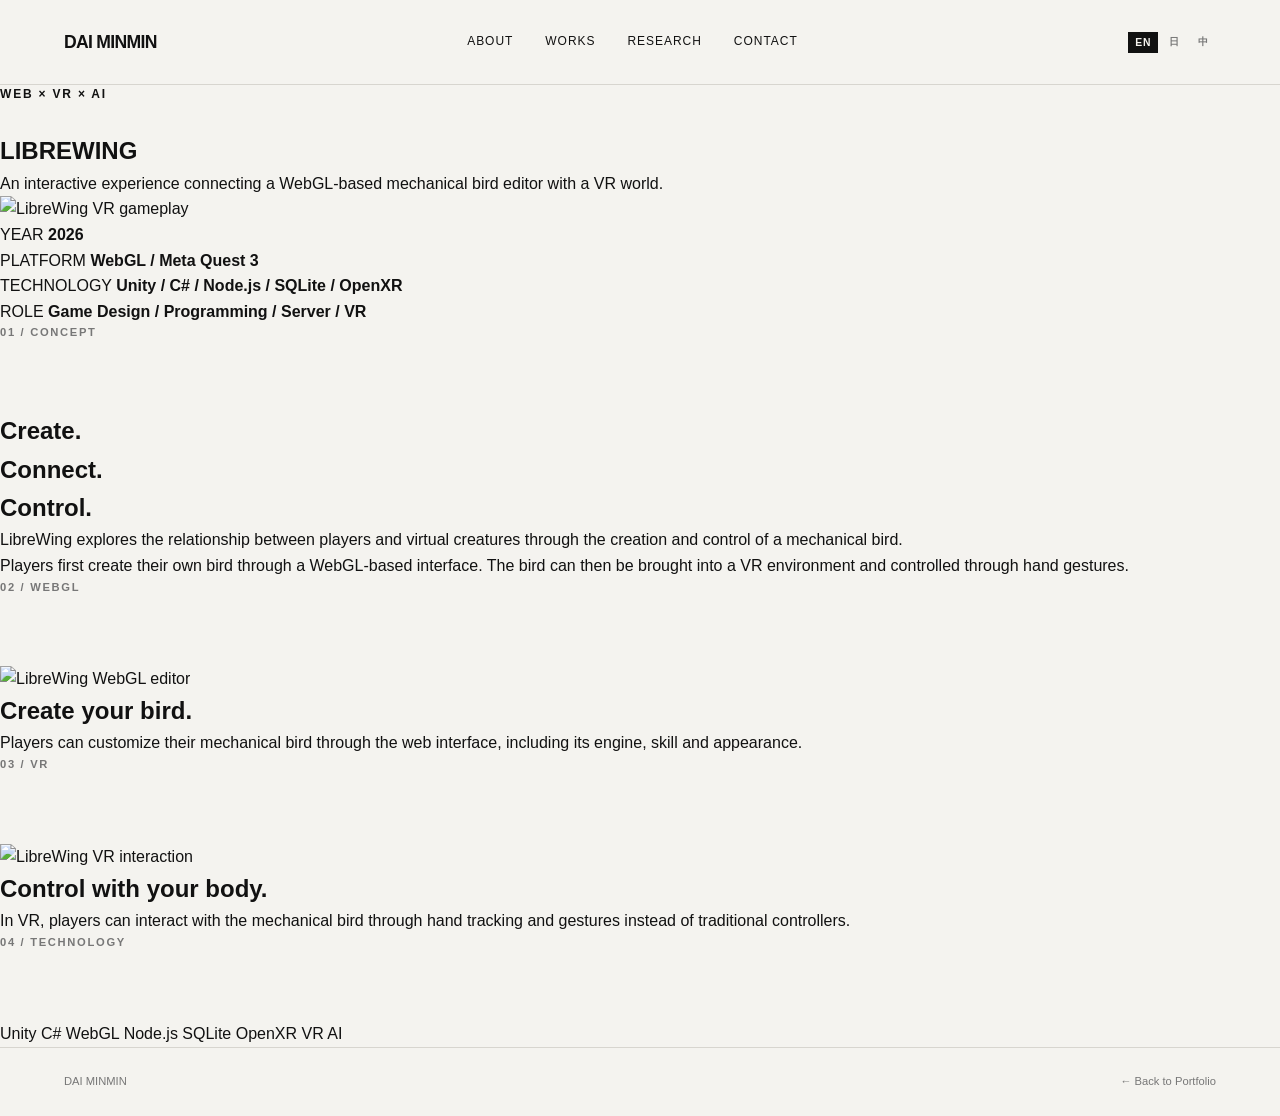
==== projects/librewing.html @ 9734261c "Create librewing.html" ====
<!DOCTYPE html>
<html lang="en">

<head>

    <meta charset="UTF-8">

    <meta name="viewport"
          content="width=device-width, initial-scale=1.0">

    <title>LibreWing — DAI MINMIN</title>

    <link rel="stylesheet"
          href="../style.css">

</head>


<body>


<header class="navbar">

    <a href="../index.html"
       class="nav-logo">

        DAI MINMIN

    </a>


    <nav class="nav-center">

        <a href="../index.html#about">
            About
        </a>

        <a href="../index.html#work">
            Works
        </a>

        <a href="../index.html#research">
            Research
        </a>

        <a href="../index.html#contact">
            Contact
        </a>

    </nav>


    <div class="language-switcher">

        <button class="language-button active">
            EN
        </button>

        <button class="language-button">
            日
        </button>

        <button class="language-button">
            中
        </button>

    </div>

</header>



<main>


    <!-- =========================
         PROJECT HERO
    ========================== -->

    <section class="project-detail-hero">

        <p class="eyebrow">
            WEB × VR × AI
        </p>


        <h1>
            LIBREWING
        </h1>


        <p class="project-detail-intro">

            An interactive experience connecting
            a WebGL-based mechanical bird editor
            with a VR world.

        </p>

    </section>



    <!-- =========================
         MAIN IMAGE
    ========================== -->

    <section class="project-detail-image">

        <img
            src="../images/librewing-hero.jpg"
            alt="LibreWing VR gameplay"
        >

    </section>



    <!-- =========================
         PROJECT INFO
    ========================== -->

    <section class="project-detail-section">


        <div class="project-meta">

            <div>

                <span>YEAR</span>

                <strong>2026</strong>

            </div>


            <div>

                <span>PLATFORM</span>

                <strong>
                    WebGL / Meta Quest 3
                </strong>

            </div>


            <div>

                <span>TECHNOLOGY</span>

                <strong>
                    Unity / C# / Node.js / SQLite / OpenXR
                </strong>

            </div>


            <div>

                <span>ROLE</span>

                <strong>
                    Game Design / Programming / Server / VR
                </strong>

            </div>

        </div>


    </section>



    <!-- =========================
         CONCEPT
    ========================== -->

    <section class="project-detail-section">


        <div class="detail-grid">

            <div>

                <p class="section-label">
                    01 / CONCEPT
                </p>

            </div>


            <div>

                <h2>
                    Create.<br>
                    Connect.<br>
                    Control.
                </h2>


                <p class="detail-text">

                    LibreWing explores the relationship
                    between players and virtual creatures
                    through the creation and control of a
                    mechanical bird.

                </p>


                <p class="detail-text">

                    Players first create their own bird
                    through a WebGL-based interface.
                    The bird can then be brought into
                    a VR environment and controlled
                    through hand gestures.

                </p>

            </div>

        </div>

    </section>



    <!-- =========================
         WEBGL
    ========================== -->

    <section class="project-detail-section">


        <div class="detail-grid">


            <div>

                <p class="section-label">
                    02 / WEBGL
                </p>

            </div>


            <div>

                <img
                    src="../images/librewing-web.jpg"
                    alt="LibreWing WebGL editor"
                    class="detail-image"
                >


                <h2 class="detail-heading">
                    Create your bird.
                </h2>


                <p class="detail-text">

                    Players can customize their mechanical
                    bird through the web interface, including
                    its engine, skill and appearance.

                </p>

            </div>

        </div>

    </section>



    <!-- =========================
         VR
    ========================== -->

    <section class="project-detail-section">


        <div class="detail-grid">


            <div>

                <p class="section-label">
                    03 / VR
                </p>

            </div>


            <div>

                <img
                    src="../images/librewing-vr.jpg"
                    alt="LibreWing VR interaction"
                    class="detail-image"
                >


                <h2 class="detail-heading">
                    Control with your body.
                </h2>


                <p class="detail-text">

                    In VR, players can interact with the
                    mechanical bird through hand tracking
                    and gestures instead of traditional
                    controllers.

                </p>

            </div>

        </div>

    </section>



    <!-- =========================
         TECHNOLOGY
    ========================== -->

    <section class="project-detail-section">


        <div class="detail-grid">


            <div>

                <p class="section-label">
                    04 / TECHNOLOGY
                </p>

            </div>


            <div>

                <div class="technology-list">

                    <span>Unity</span>

                    <span>C#</span>

                    <span>WebGL</span>

                    <span>Node.js</span>

                    <span>SQLite</span>

                    <span>OpenXR</span>

                    <span>VR</span>

                    <span>AI</span>

                </div>

            </div>

        </div>

    </section>


</main>



<footer>

    <div>
        DAI MINMIN
    </div>

    <a href="../index.html">
        ← Back to Portfolio
    </a>

</footer>


</body>

</html>
---- style.css ----
/* =========================================================
   GLOBAL
========================================================= */

:root {
    --background: #f4f3ef;
    --text: #111111;
    --muted: #777777;
    --line: #d7d5cf;
    --accent: #ff4d00;
    --white: #ffffff;
}

* {
    margin: 0;
    padding: 0;
    box-sizing: border-box;
}

html {
    scroll-behavior: smooth;
}

body {
    background: var(--background);
    color: var(--text);

    font-family:
        Arial,
        Helvetica,
        sans-serif;

    line-height: 1.6;
}

a {
    color: inherit;
    text-decoration: none;
}


/* =========================================================
   NAVIGATION
========================================================= */

.navbar {
    width: 100%;

    padding: 28px 5vw;

    display: grid;

   grid-template-columns: auto 1fr auto;

   align-items: center;

    border-bottom: 1px solid var(--line);
}

.nav-logo {
    font-size: 1.1rem;
    font-weight: 700;

    letter-spacing: -0.04em;

    white-space: nowrap;
}

.navbar nav {
    display: flex;

    justify-content: center;

    gap: 32px;
}

.navbar nav a {
    font-size: 0.75rem;
    text-transform: uppercase;

    letter-spacing: 0.08em;

    transition: opacity 0.2s ease;
}

.navbar nav a:hover {
    opacity: 0.45;
}

/* =========================================================
   LANGUAGE SWITCHER
========================================================= */

.language-switcher {
    display: flex;

    align-items: center;

    gap: 4px;

    margin-left: 20px;
}

.language-button {
    border: none;

    background: transparent;

    padding: 5px 7px;

    font-size: 0.65rem;

    font-weight: 700;

    letter-spacing: 0.08em;

    color: var(--muted);

    cursor: pointer;

    transition:
        color 0.2s ease,
        background 0.2s ease;
}

.language-button:hover {
    color: var(--text);
}

.language-button.active {
    color: var(--text);

    background: var(--text);

    color: var(--background);
}


/* =========================================================
   HERO
========================================================= */

.hero {
    min-height: 90vh;

    padding: 10vh 5vw;

    display: flex;
    align-items: center;
}

.hero-content {
    max-width: 1100px;
}

.eyebrow {
    margin-bottom: 28px;

    font-size: 0.75rem;

    letter-spacing: 0.15em;

    font-weight: 700;
}

.hero h1 {
    font-size: clamp(3rem, 7vw, 7.5rem);

    line-height: 0.98;

    letter-spacing: -0.065em;

    font-weight: 700;
}

.hero h1 span {
    color: var(--accent);
}

.hero-description {
    max-width: 520px;

    margin-top: 42px;

    font-size: 1.05rem;

    color: var(--muted);
}

.hero-button {
    display: inline-flex;

    gap: 20px;

    margin-top: 42px;

    padding-bottom: 7px;

    border-bottom: 1px solid var(--text);

    font-size: 0.85rem;

    text-transform: uppercase;

    letter-spacing: 0.08em;

    transition: gap 0.2s ease;
}

.hero-button:hover {
    gap: 30px;
}


/* =========================================================
   SECTIONS
========================================================= */

.section {
    padding: 130px 5vw;

    border-top: 1px solid var(--line);
}

.section-label {
    margin-bottom: 70px;

    font-size: 0.7rem;

    font-weight: 700;

    letter-spacing: 0.15em;

    color: var(--muted);
}


/* =========================================================
   ABOUT
========================================================= */

.about-grid {
    display: grid;

    grid-template-columns:
        minmax(250px, 1fr)
        minmax(300px, 1fr);

    gap: 8vw;
}

.about-grid h2 {
    font-size: clamp(2.5rem, 5vw, 5rem);

    line-height: 1;

    letter-spacing: -0.055em;
}

.about-text {
    max-width: 580px;

    font-size: 1.1rem;
}

.about-text p {
    margin-bottom: 28px;
}


/* =========================================================
   PROJECT
========================================================= */

.work-section {
    background: #111111;

    color: #ffffff;
}

.work-section .section-label {
    color: #888888;
}

.project {
    display: grid;

    grid-template-columns:
        1.35fr
        0.65fr;

    gap: 6vw;

    align-items: center;
}

.project-hero-image {
    display: block;

    width: 100%;

    aspect-ratio: 16 / 10;

    object-fit: cover;

    border: 1px solid #333333;

    transition:
        transform 0.5s ease,
        filter 0.5s ease;
}

.project-hero-image:hover {
    transform: scale(1.015);

    filter: brightness(1.08);
}

.image-placeholder {
    aspect-ratio: 16 / 10;

    background:
        linear-gradient(
            135deg,
            #202020,
            #090909
        );

    border: 1px solid #333333;

    display: flex;
    align-items: center;
    justify-content: center;
}

.image-placeholder span {
    color: #777777;

    font-size: 0.8rem;

    letter-spacing: 0.25em;
}

.project-number {
    color: #777777;

    font-size: 0.75rem;

    margin-bottom: 20px;
}

.project-info h2 {
    font-size: clamp(3rem, 6vw, 6rem);

    line-height: 0.9;

    letter-spacing: -0.06em;
}

.project-type {
    margin-top: 20px;

    color: var(--accent);

    font-size: 0.75rem;

    letter-spacing: 0.15em;

    font-weight: 700;
}

.project-description {
    margin-top: 35px;

    max-width: 430px;

    color: #aaaaaa;
}

.tags {
    display: flex;

    flex-wrap: wrap;

    gap: 8px;

    margin-top: 30px;
}

.tags span {
    border: 1px solid #444444;

    padding: 5px 10px;

    font-size: 0.7rem;

    color: #aaaaaa;
}


/* =========================================================
   RESEARCH
========================================================= */

.research-grid {
    display: grid;

    grid-template-columns:
        0.8fr
        1.2fr;

    gap: 8vw;
}

.research-title h2 {
    font-size: clamp(3rem, 6vw, 6rem);

    line-height: 0.9;

    letter-spacing: -0.06em;
}

.research-content {
    max-width: 650px;

    font-size: 1.05rem;
}

.research-content > p {
    margin-bottom: 25px;
}

.research-topics {
    margin-top: 60px;

    border-top: 1px solid var(--line);
}

.research-topics div {
    padding: 18px 0;

    border-bottom: 1px solid var(--line);

    display: flex;

    gap: 25px;
}

.research-topics strong {
    width: 35px;

    color: var(--accent);

    font-size: 0.75rem;
}


/* =========================================================
   INTERESTS
========================================================= */

.interests-section {
    background: #e7e5df;
}

.interest-list {
    border-top: 1px solid var(--text);
}

.interest-list div {
    display: grid;

    grid-template-columns: 80px 1fr;

    align-items: center;

    padding: 22px 0;

    border-bottom: 1px solid var(--text);

    transition:
        padding-left 0.25s ease,
        background 0.25s ease;
}

.interest-list div:hover {
    padding-left: 20px;
}

.interest-list span {
    font-size: 0.7rem;

    color: var(--muted);
}

.interest-list h3 {
    font-size: clamp(1.8rem, 3vw, 3rem);

    letter-spacing: -0.04em;
}


/* =========================================================
   CONTACT
========================================================= */

.contact-section {
    min-height: 70vh;

    display: flex;

    flex-direction: column;

    justify-content: space-between;
}

.contact-section h2 {
    font-size: clamp(3rem, 7vw, 7rem);

    line-height: 0.95;

    letter-spacing: -0.065em;
}

.contact-links {
    display: flex;

    gap: 35px;

    margin-top: 70px;
}

.contact-links a {
    padding-bottom: 6px;

    border-bottom: 1px solid var(--text);

    font-size: 0.8rem;

    text-transform: uppercase;

    letter-spacing: 0.1em;
}


/* =========================================================
   FOOTER
========================================================= */

footer {
    padding: 25px 5vw;

    border-top: 1px solid var(--line);

    display: flex;

    justify-content: space-between;

    font-size: 0.7rem;

    color: var(--muted);
}


/* =========================================================
   MOBILE
========================================================= */

@media (max-width: 800px) {

    .navbar {
        padding: 22px 6vw;
    }

    .navbar nav {
        gap: 15px;
    }

    .navbar nav a {
        font-size: 0.65rem;
    }

    .hero {
        min-height: 80vh;

        padding:
            8vh 6vw;
    }

    .hero h1 {
        font-size: clamp(2.8rem, 12vw, 5rem);
    }

    .section {
        padding:
            90px 6vw;
    }

    .about-grid,
    .project,
    .research-grid {
        grid-template-columns: 1fr;

        gap: 50px;
    }

    .project-info {
        order: 2;
    }

    .contact-links {
        flex-direction: column;

        gap: 20px;
    }

    .interest-list div {
        grid-template-columns:
            50px 1fr;
    }

       .navbar {
        grid-template-columns: auto auto;
        row-gap: 18px;
    }

    .navbar nav {
        grid-column: 1 / -1;
        grid-row: 2;

        justify-content: flex-start;

        gap: 18px;
    }

    .language-switcher {
        justify-self: end;
    }

}
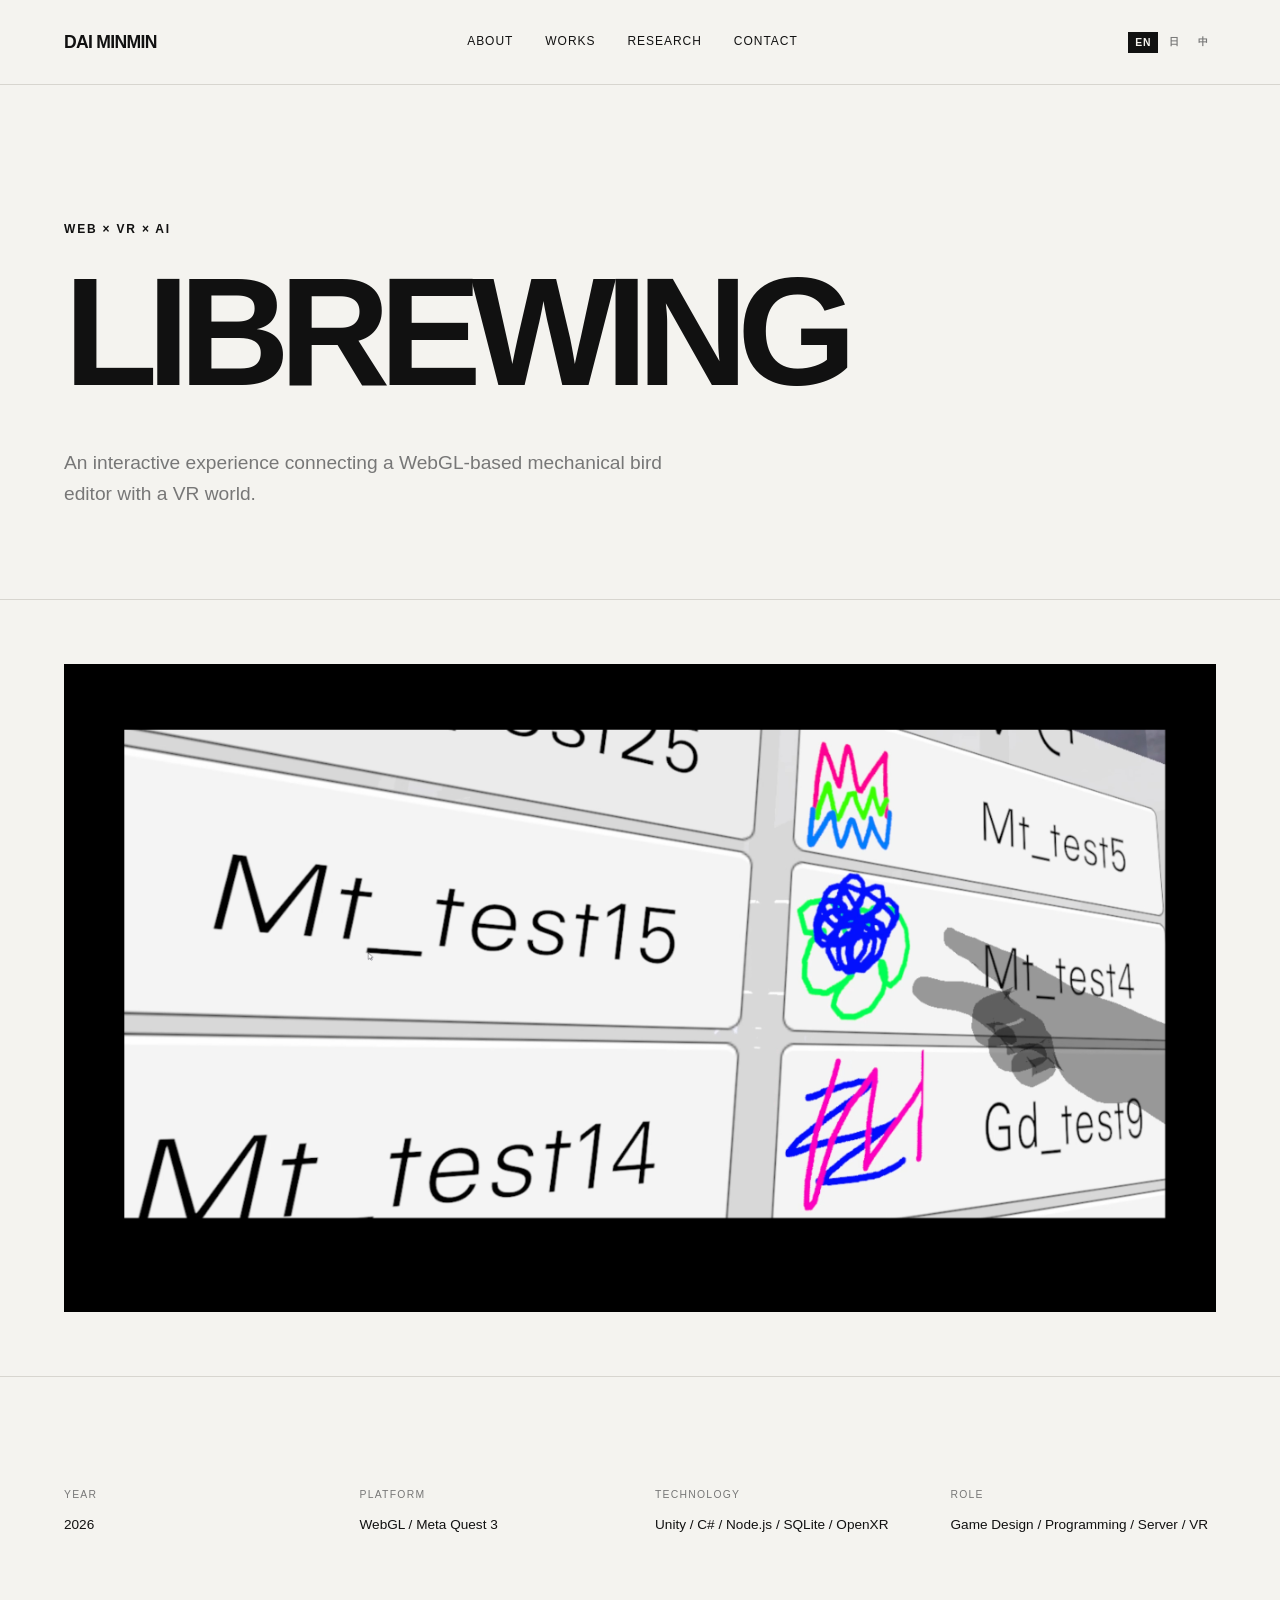
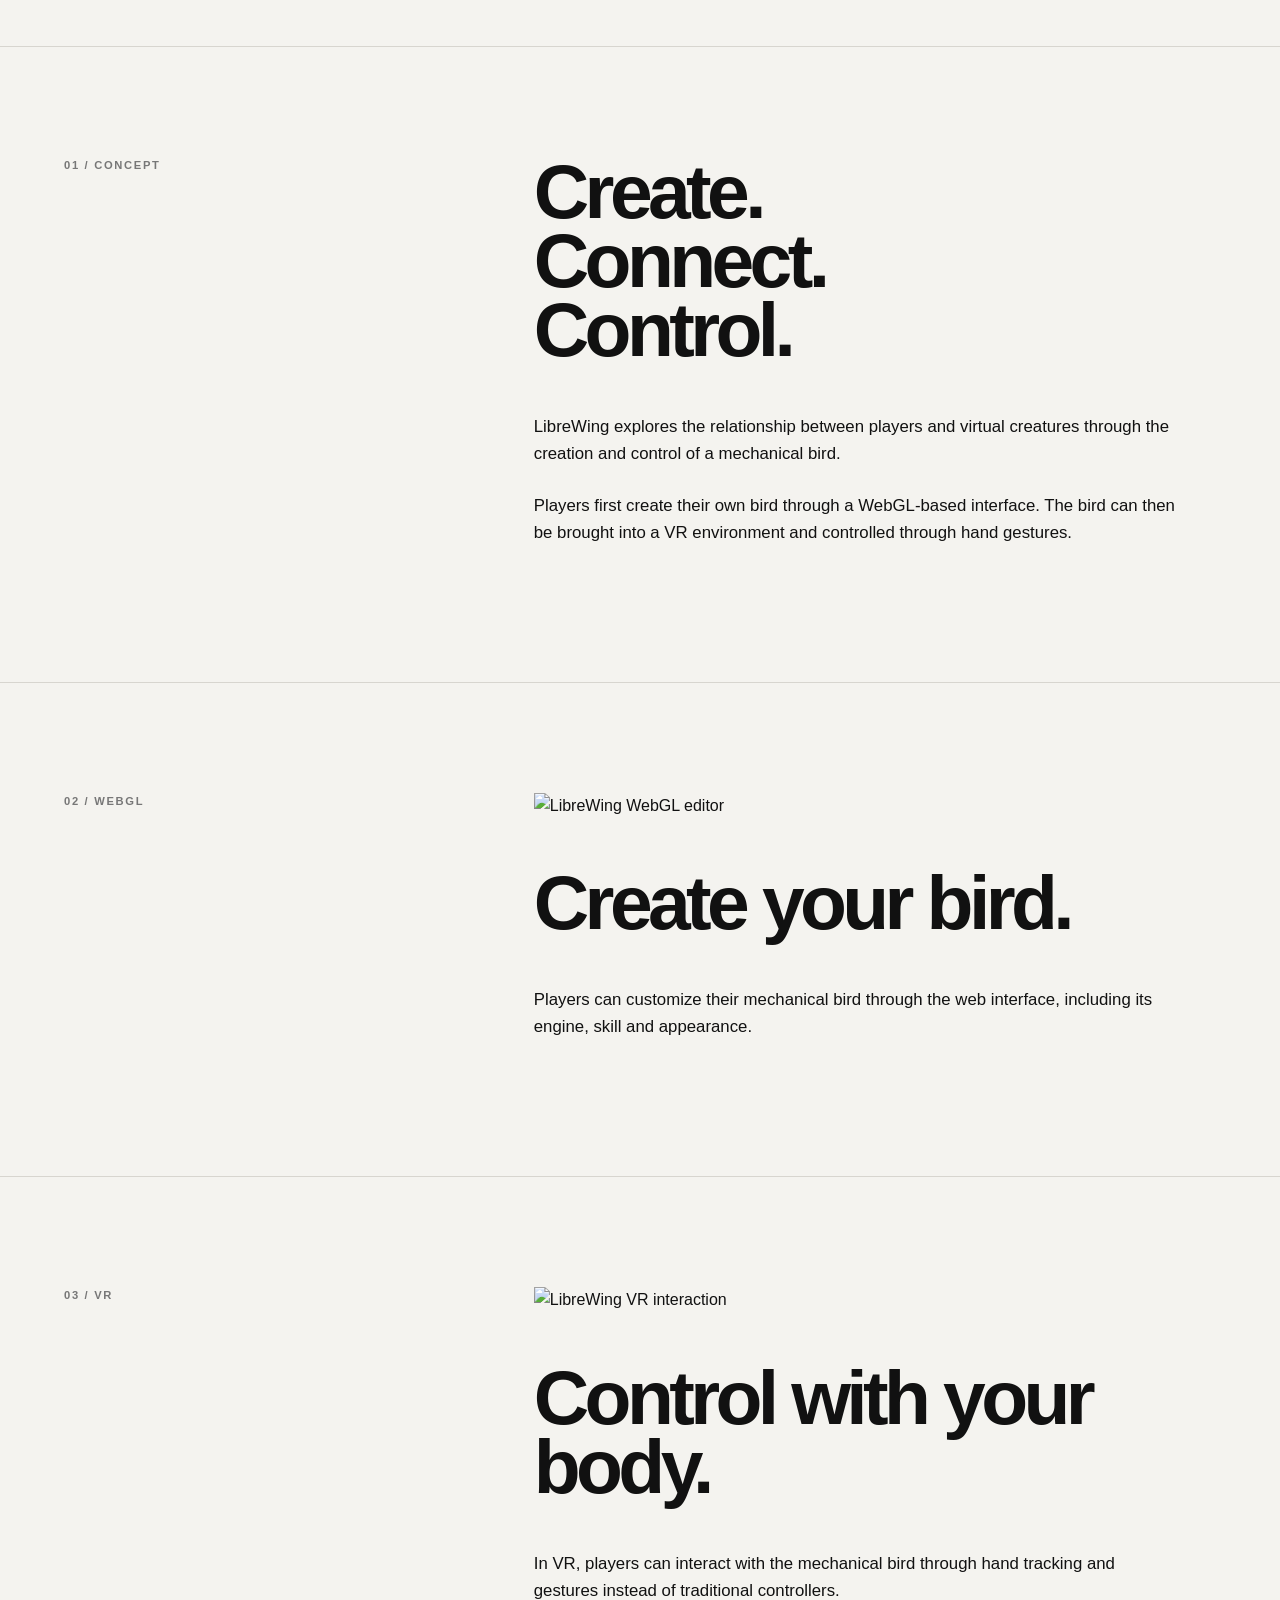
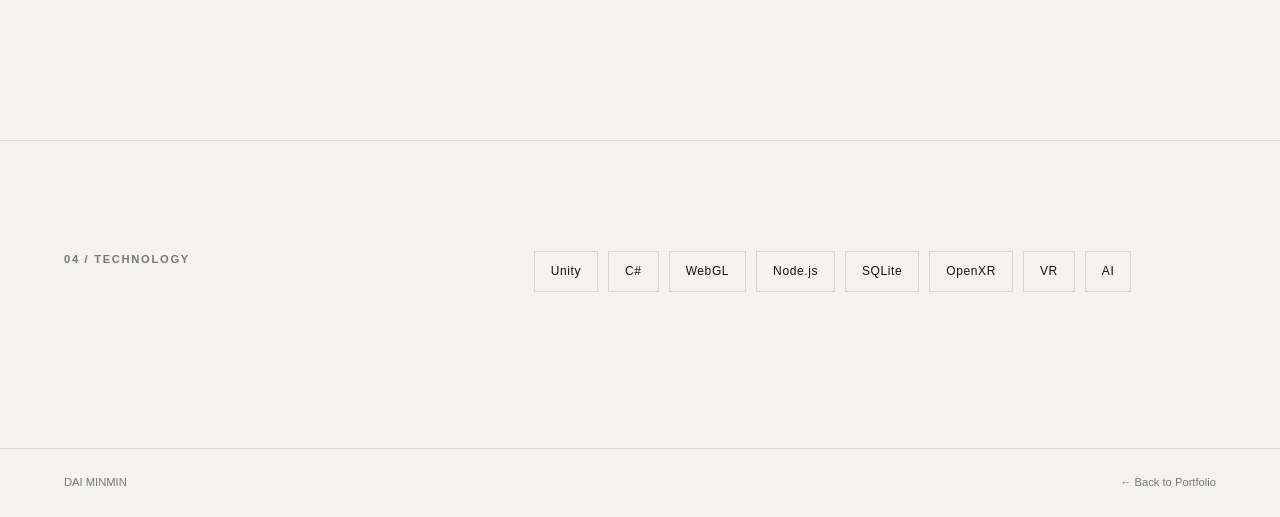
==== commit 40358f16: "Update librewing.html" ====
--- a/projects/librewing.html
+++ b/projects/librewing.html
@@ -108,7 +108,7 @@
     <section class="project-detail-image">
 
         <img
-            src="../images/librewing-hero.jpg"
+            src="../images/librewing_1.jpg"
             alt="LibreWing VR gameplay"
         >
 
@@ -250,7 +250,7 @@
             <div>
 
                 <img
-                    src="../images/librewing-web.jpg"
+                    src="../images/librewing_2.jpg"
                     alt="LibreWing WebGL editor"
                     class="detail-image"
                 >
@@ -299,7 +299,7 @@
             <div>
 
                 <img
-                    src="../images/librewing-vr.jpg"
+                    src="../images/librewing_3.jpg"
                     alt="LibreWing VR interaction"
                     class="detail-image"
                 >
--- a/style.css
+++ b/style.css
@@ -638,3 +638,206 @@
     }
 
 }
+
+
+/* =========================================================
+   PROJECT DETAIL PAGE
+========================================================= */
+
+.project-detail-hero {
+    padding: 15vh 5vw 10vh;
+
+    border-bottom: 1px solid var(--line);
+}
+
+.project-detail-hero h1 {
+    margin-top: 20px;
+
+    font-size: clamp(4rem, 12vw, 12rem);
+
+    line-height: 0.85;
+
+    letter-spacing: -0.07em;
+}
+
+.project-detail-intro {
+    max-width: 650px;
+
+    margin-top: 50px;
+
+    font-size: 1.2rem;
+
+    color: var(--muted);
+}
+
+
+.project-detail-image {
+    padding: 5vw;
+}
+
+.project-detail-image img {
+    width: 100%;
+
+    display: block;
+}
+
+
+.project-detail-section {
+    padding: 110px 5vw;
+
+    border-top: 1px solid var(--line);
+}
+
+
+.project-meta {
+    display: grid;
+
+    grid-template-columns:
+        repeat(4, 1fr);
+
+    gap: 30px;
+}
+
+.project-meta div {
+    display: flex;
+
+    flex-direction: column;
+
+    gap: 10px;
+}
+
+.project-meta span {
+    font-size: 0.65rem;
+
+    letter-spacing: 0.12em;
+
+    color: var(--muted);
+}
+
+.project-meta strong {
+    font-size: 0.85rem;
+
+    font-weight: 500;
+}
+
+
+.detail-grid {
+    display: grid;
+
+    grid-template-columns:
+        0.7fr
+        1.3fr;
+
+    gap: 8vw;
+}
+
+.detail-grid h2 {
+    font-size: clamp(3rem, 6vw, 6rem);
+
+    line-height: 0.9;
+
+    letter-spacing: -0.06em;
+
+    margin-bottom: 50px;
+}
+
+.detail-text {
+    max-width: 650px;
+
+    margin-bottom: 25px;
+
+    font-size: 1.05rem;
+}
+
+.detail-image {
+    width: 100%;
+
+    display: block;
+
+    margin-bottom: 50px;
+}
+
+.detail-heading {
+    font-size: clamp(2rem, 4vw, 4rem);
+
+    line-height: 1;
+
+    letter-spacing: -0.05em;
+
+    margin-bottom: 30px;
+}
+
+
+.technology-list {
+    display: flex;
+
+    flex-wrap: wrap;
+
+    gap: 10px;
+}
+
+.technology-list span {
+    padding: 10px 16px;
+
+    border: 1px solid var(--line);
+
+    font-size: 0.75rem;
+
+    letter-spacing: 0.05em;
+}
+
+
+@media (max-width: 800px) {
+
+    .project-detail-hero {
+        padding:
+            12vh 6vw
+            8vh;
+    }
+
+    .project-detail-hero h1 {
+        font-size: 22vw;
+    }
+
+    .project-detail-section {
+        padding:
+            80px 6vw;
+    }
+
+    .project-meta {
+        grid-template-columns:
+            1fr 1fr;
+    }
+
+    .detail-grid {
+        grid-template-columns: 1fr;
+
+        gap: 50px;
+    }
+
+}
+
+
+.project-link {
+    display: inline-block;
+
+    margin-top: 40px;
+
+    padding-bottom: 7px;
+
+    border-bottom: 1px solid #ffffff;
+
+    font-size: 0.75rem;
+
+    letter-spacing: 0.1em;
+
+    transition:
+        opacity 0.2s ease,
+        padding-left 0.2s ease;
+}
+
+.project-link:hover {
+    opacity: 0.6;
+
+    padding-left: 8px;
+}
